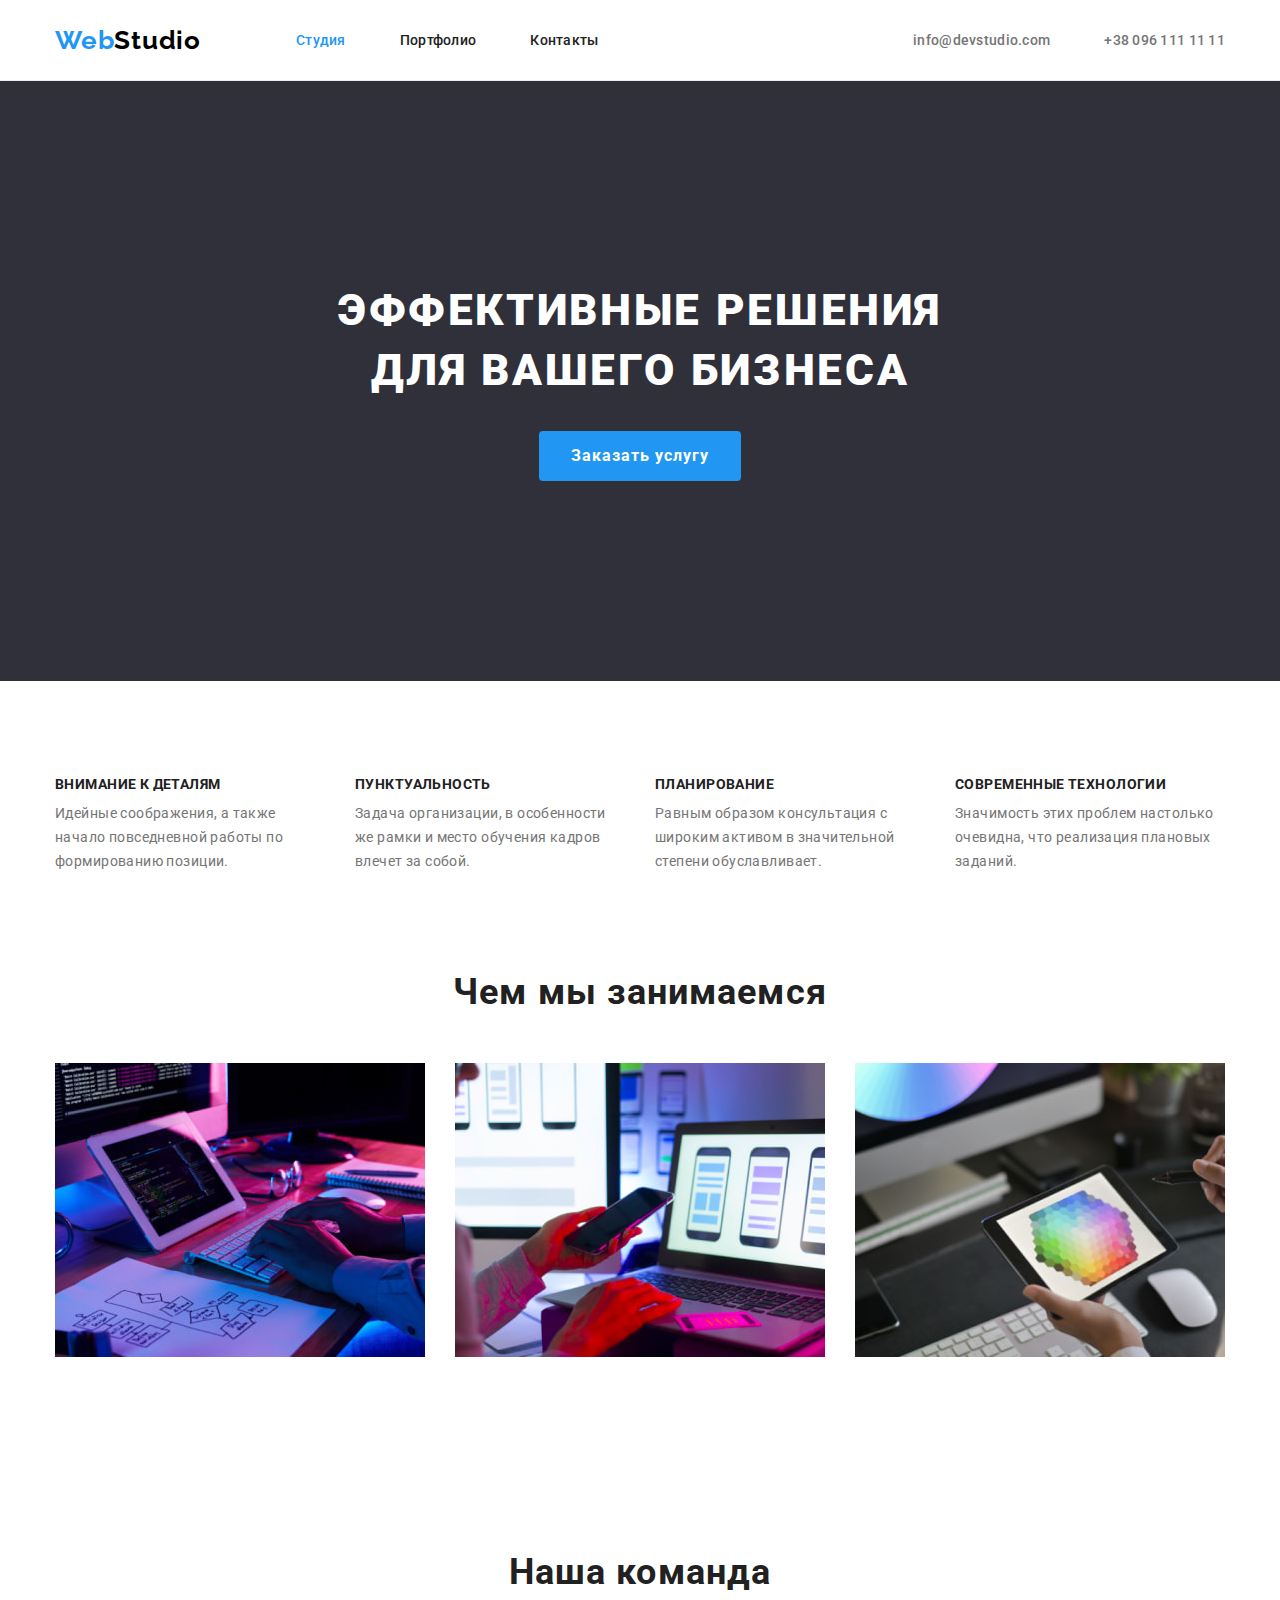
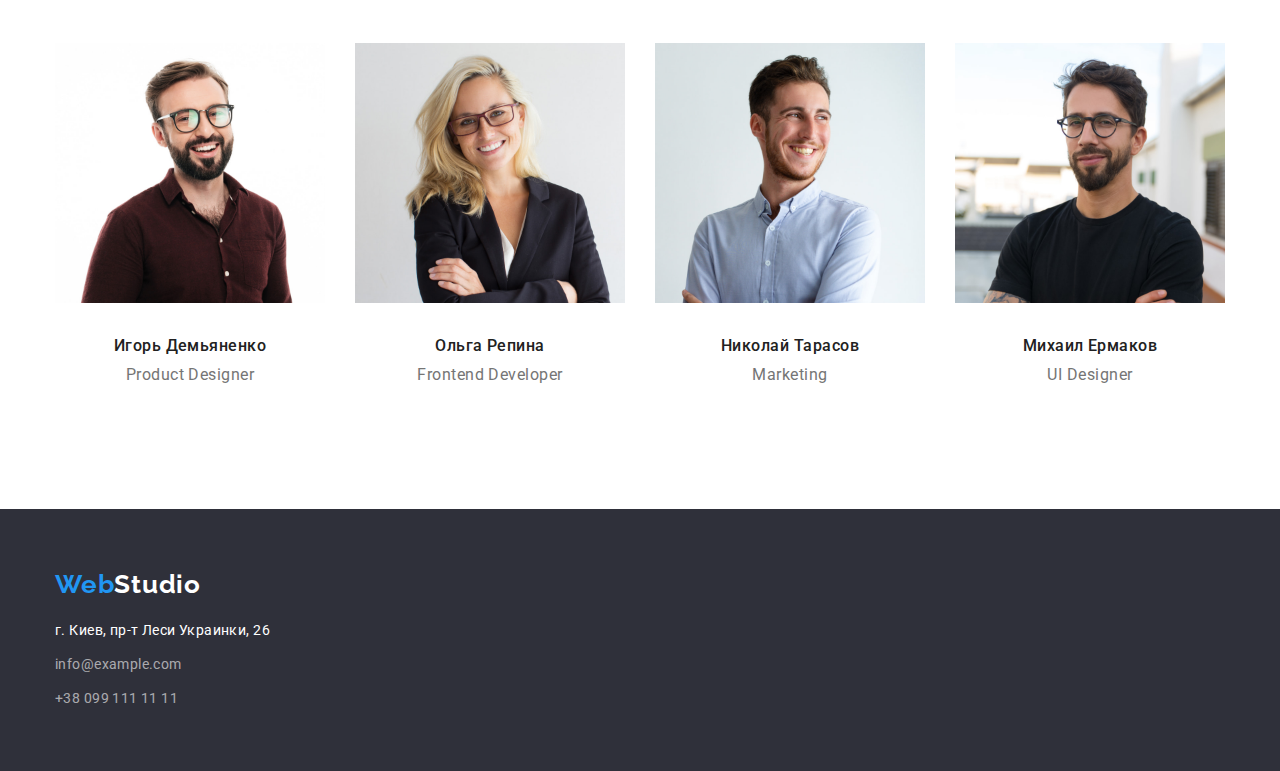
==== index.html @ d4a07beb "Initial commit - HW#3 copy" ====
<!DOCTYPE html>
<html lang="ru">

<head>
    <meta charset="UTF-8" />
    <meta name="viewport" content="width=device-width, initial-scale=1.0" />
    <title>WebStudio</title>
    <link rel="preconnect" href="https://fonts.googleapis.com">
    <link rel="preconnect" href="https://fonts.gstatic.com" crossorigin>
    <link rel="stylesheet"
        href="https://fonts.googleapis.com/css2?family=Raleway:wght@700&family=Roboto:wght@400;500;700;900&display=swap">

    <link rel="stylesheet" href="https://cdnjs.cloudflare.com/ajax/libs/modern-normalize/1.1.0/modern-normalize.min.css">
    <!--browser style sheet normalization-->

    <link rel="stylesheet" href="css/style.css"> 
</head>

<body>
    <header class="header">
        <div class="container">
            <nav class="header-nav">
                <a href="./" class="logo header-logo">
                    <!-- logo -->
                    <span class="logo-left">Web</span><span class="logo-right">Studio</span>
                </a>

                <ul class="header-nav-panel">
                    <li class="header-nav-panel-item">
                        <a href="./" class="link active-link">Студия</a>
                    </li>
                    <li class="header-nav-panel-item">
                        <a href="./portfolio.html" class="link">Портфолио</a>
                    </li>
                    <li class="header-nav-panel-item">
                        <a href="" class="link">Контакты</a>
                    </li>
                </ul>
            </nav>

            <ul class="header-contacts">
                <li class="header-contacts-item">
                    <a href="mailto:info@devstudio.com" class="link">info@devstudio.com</a>
                </li>
                <li class="header-contacts-item">
                    <a href="tel:+380961111111" class="link">+38 096 111 11 11</a>
                </li>
            </ul>
        </div>
    </header>

    <main>
        <section class="section section-hero">
            <!-- HERO-->
            <div class="container flex-col">
                <h1 class="section-hero-header">Эффективные решения <br> для вашего бизнеса</h1>
                <button class="btn section-hero-btn" type="button">Заказать услугу</button>
            </div>    
        </section>

        <section class="section">
            <!-- traits of the corp-->
            <div class="container  flex-col">
                <h2 class="section-header vis-hide">Особенности компании</h2>
                <ul class="section-traits-list container-list">
                    <li class="section-traits-list-item list-item-inline">
                        <h3 class="section-traits-list-item-header">Внимание к деталям</h3>
                        <p class="section-traits-list-item-desc">Идейные соображения, а также начало повседневной работы по формированию позиции.</p>
                    </li>

                    <li class="section-traits-list-item list-item-inline">
                        <h3 class="section-traits-list-item-header">Пунктуальность</h3>
                        <p class="section-traits-list-item-desc">Задача организации, в особенности же рамки и место обучения кадров влечет за собой.</p>
                    </li>

                    <li class="section-traits-list-item list-item-inline">
                        <h3 class="section-traits-list-item-header">Планирование</h3>
                        <p class="section-traits-list-item-desc">Равным образом консультация с широким активом в значительной степени обуславливает.</p>
                    </li>

                    <li class="section-traits-list-item list-item-inline">
                        <h3 class="section-traits-list-item-header">Современные технологии</h3>
                        <p class="section-traits-list-item-desc">Значимость этих проблем настолько очевидна, что реализация плановых заданий.</p>
                    </li>
                </ul>
            </div>
        </section>

        <section class="section section-bottom-pad">
            <div class="container flex-col">
                <h2 class="section-header">Чем мы занимаемся</h2>

                <ul class="section-wedo-list container-list">
                    <li class="section-wedo-list-item list-item-inline">
                        <img src="./images/what-we-do/img1.jpg" alt="what-we-do-placeholder1" width="370">
                    </li>

                    <li class="section-wedo-list-item list-item-inline">
                        <img src="./images/what-we-do/img2.jpg" alt="what-we-do-placeholder2" width="370">
                    </li>

                    <li class="section-wedo-list-item list-item-inline">
                        <img src="./images/what-we-do/img3.jpg" alt="what-we-do-placeholder3" width="370">
                    </li>
                </ul>
            </div>
        </section>

        <section class="section section-bottom-pad">
            <div class="container flex-col">
                <h2 class="section-header">Наша команда</h2>
            
                <ul class="team container-list">
                    <li class="team-member list-item-inline">
                        <img src="./images/team/demyanenko.jpg" alt="Фото Игоря Демьяненко" width="270">
                        <h3 class="team-member-name">Игорь Демьяненко</h3>
                        <p class="team-member-position">Product Designer</p>
                    </li>

                    <li class="team-member list-item-inline">
                        <img src="./images/team/repina.jpg" alt="Фото Ольги Репиной" width="270">
                        <h3 class="team-member-name">Ольга Репина</h3>
                        <p class="team-member-position">Frontend Developer</p>
                    </li>
            
                    <li class="team-member list-item-inline">
                        <img src="./images/team/tarasov.jpg" alt="Фото Николая Тарасова" width="270">
                        <h3 class="team-member-name">Николай Тарасов</h3>
                        <p class="team-member-position">Marketing</p>
                    </li>

                    <li class="team-member list-item-inline">
                        <img src="./images/team/ermakov.jpg" alt="Фото Михаила Ермакова" width="270">
                        <h3 class="team-member-name">Михаил Ермаков</h3>
                        <p class="team-member-position">UI Designer</p>
                    </li>
                </ul>
            </div>
        </section>
    </main>

    <footer class="footer">
        <div class="container">
            <div>
                <p class="logo footer-logo">
                    <span class="logo-left">Web</span><span class="logo-right">Studio</span>
                </p>
                
                <address>
                    <ul class="footer-contacts">
                        <li class="footer-contacts-item">
                            <p class="addr">г. Киев, пр-т Леси Украинки, 26</p>
                        </li>

                        <li class="footer-contacts-item">
                            <a class="link" href="mailto:info@example.com">info@example.com</a>
                        </li>

                        <li class="footer-contacts-item">
                            <a class="link" href="tel:+38-099-111-11-11">+38 099 111 11 11</a>
                        </li>
                    </ul>
                </address>
            </div>
        </div>
    </footer>

</body>
---- css/style.css ----
:root {
  /* Palette */
  --text-color-primary: #757575;
  --text-color-secondary: #212121;
  --text-color-other: #000000;
  --text-color-other-inv: #ffffff;
  --text-color-misc: rgba(255, 255, 255, 0.6);

  --bkg-color-primary: #ffffff;
  --bkg-color-secondary: #2f303a;
  --border: #ececec;
  --border-project: #eeeeee;

  --accent-color: #2196f3;
  --accent-hover: #188ce8;
  --accent-inactive: #f5f4fa;

  /* Variables */
  --projects-item-space: 30px;
}

body {
  background-color: var(--bkg-color-primary);
  color: var(--text-color-primary);

  font-family: "Roboto", sans-serif;
  font-style: normal;
}

h1,
h2,
h3,
h4,
h5,
h6 {
  margin: 0;
}

ul {
  list-style-type: none;
  padding: 0;
  margin: 0;
}

p {
  margin: 0;
}

.container {
  display: flex;
  margin-left: auto;
  margin-right: auto;
  width: 1200px;
  padding-left: 15px;
  padding-right: 15px;

  justify-content: space-between;
  align-items: center;
}

.container-list {
  display: flex;
  /* margin-left: auto;
  margin-right: auto; */
  max-width: 1200px;
  flex-wrap: wrap;

  justify-content: space-between;
  align-items: center;
}

.flex-col {
  flex-direction: column;
}

.vis-hide {
  position: absolute;
  clip: rect(0 0 0 0);
  width: 1px;
  height: 1px;
  margin: -1px;
}

/* HEADER */

.header {
  min-height: 80px;
  padding-top: 25px;
  padding-bottom: 25px;

  border-bottom: 1px solid var(--border);
}

.header-nav-panel {
  display: inline;
}

.logo {
  font-family: "Raleway", sans-serif;
  font-style: normal;
  font-weight: 700;
  font-size: 26px;
  line-height: 1.17;
  letter-spacing: 0.03em;

  text-decoration: none;
}

.header-logo {
  /* margin-top: 25px; */
  margin-right: 95px;
  /* margin-left: 215px; */
  /* margin-top: 30px;
  margin-bottom: auto; */
}

.logo-left {
  color: var(--accent-color);
}

.logo-right {
  color: var(--text-color-other);
}

.link {
  text-decoration: none;
}

.header-nav {
  display: flex;
  align-items: center;
}

.header-nav-panel .link,
.header-contacts .link {
  font-weight: 500;
  font-size: 14px;
  line-height: 1.17;
  letter-spacing: 0.02em;
}

.header-nav-panel-item,
.header-contacts-item {
  display: inline;
}

.header-nav-panel-item:not(:last-child),
.header-contacts-item:not(:last-child) {
  margin-right: 50px;
}

.header-nav-panel-item > .link {
  color: var(--text-color-secondary);
}

.header-nav-panel-item > .active-link {
  color: var(--accent-color);
}

.header-contacts-item > .link {
  color: var(--text-color-primary);
}

/* .header-nav-panel-item > .link:hover,
.header-nav-panel-item > .link:focus,
.header-contacts-item > .link:hover,
.header-contacts-item > .link:focus {
  color: var(--accent-color);
} */

/* section GENERIC */

.section {
  padding-top: 95px;
}

.section-bottom-pad {
  padding-bottom: 94px;
}

.section-header {
  /* font-weight: bold; */
  font-size: 36px;
  line-height: 1.17;
  letter-spacing: 0.03em;

  margin-bottom: 50px;
  text-align: center;

  color: var(--text-color-secondary);
}

.list-item-inline {
  display: inline;
}

/* section HERO */

.section-hero {
  background-color: var(--bkg-color-secondary);
  /* padding: 200px 450px; */
  padding-top: 200px;
  padding-bottom: 200px;
}

.section-hero-header {
  font-weight: 900;
  font-size: 44px;
  line-height: 1.36;
  letter-spacing: 0.06em;

  color: var(--text-color-other-inv);
  text-transform: uppercase;
  text-align: center;

  margin-bottom: 30px;
}

.btn {
  font-family: inherit;
  font-weight: bold;
  font-size: 16px;
  line-height: 1.875;

  letter-spacing: 0.06em;
  text-align: center;

  background-color: var(--accent-color);
  color: var(--text-color-other-inv);

  border-radius: 4px;
  border-style: none;
  border-color: var(--accent-color);

  cursor: pointer;
}

.section-hero-btn {
  align-items: center;
  padding: 10px 32px;
  min-width: 200px;
  min-height: 50px;
}

.btn:hover,
.btn:focus {
  background-color: var(--accent-hover);
  /* color: var(--text-color-secondary); */
}

/* section TRAITS */

.section-traits-list {
  justify-content: start;
}

.section-traits-list-item {
  width: 270px;
  min-height: 100px;
}

.section-traits-list-item:not(:last-child) {
  margin-right: 30px;
}

.section-traits-list-item-header {
  /* font-weight: 700; */
  font-size: 14px;
  line-height: 1.17;
  letter-spacing: 0.03em;
  text-transform: uppercase;

  color: var(--text-color-secondary);
  margin-bottom: 10px;
}

.section-traits-list-item-desc {
  /* font-weight: normal; */
  font-size: 14px;
  line-height: 1.71;
  letter-spacing: 0.03em;
}

/* section WE DO  */

.section-wedo-list-item:not(:last-child) {
  margin-right: 30px;
}

/* section TEAM  */

.team-member {
  padding-bottom: 30px;
}

.team-member:not(:last-child) {
  margin-right: 30px;
}

.team-member-name {
  font-weight: 500;
  font-size: 16px;
  line-height: 1.17;
  text-align: center;
  margin-top: 30px;
  letter-spacing: 0.03em;

  color: var(--text-color-secondary);
}

.team-member-position {
  /* font-weight: 400; */
  font-size: 16px;
  line-height: 1.17;
  text-align: center;
  letter-spacing: 0.03em;
  margin-top: 10px;
}

/* page PORTFOLIO */

.portfolio-filters {
  margin-bottom: 15px; /*not padding-bottom because we don't want empty space to be included in the button and be clickable*/
}

.portfolio-filters-item:not(:last-child) {
  margin-right: 8px;
}

.btn-portfolio-filter {
  font-weight: 500;
  font-size: 16px;
  line-height: 1.62;

  text-align: center;
  letter-spacing: 0.03em;

  background-color: var(--accent-inactive);
  color: var(--text-color-secondary);

  padding: 6px 22px;
}

.btn-portfolio-filter:focus,
.btn-portfolio-filter:hover {
  background-color: var(--accent-color);
  color: var(--text-color-other-inv);
}

.portfolio-projects {
  /* list-style: none; */
  justify-content: left;
  margin-top: 35px;
  margin-bottom: calc(-1 * var(--projects-item-space));
  margin-right: calc(-1 * var(--projects-item-space));
}

.portfolio-projects-item {
  flex-basis: calc(100% / 3 - var(--projects-item-space));
  margin-right: var(--projects-item-space);
  margin-bottom: var(--projects-item-space);
}

.portfolio-projects-item > .thumbnail {
  /* width: 370px; */
  max-width: 100%;
  height: auto;
  display: block;
}

.portfolio-projects-item > .prj-desc {
  padding-top: 20px;
  padding-bottom: 20px;
  padding: 20px 24px;
  border: 1px solid var(--border-project);
  border-top: none;
}

.prj-desc > .prj-name {
  /* font-weight: 700; */
  font-size: 18px;
  line-height: 2;

  letter-spacing: 0.06em;

  color: var(--text-color-secondary);
  margin-bottom: 5px;
}

.prj-desc > .prj-type {
  /* font-weight: normal; */
  font-size: 16px;
  line-height: 1.87;

  letter-spacing: 0.03em;
}

/* FOOTER */

.footer {
  min-height: 250px;
  background-color: var(--bkg-color-secondary);

  padding-top: 60px;
  padding-bottom: 60px;
  /* padding-left: 215px; */
}

.footer-logo {
  margin-top: 0;
  margin-bottom: 20px;
}

.footer-logo > .logo-right {
  color: var(--text-color-other-inv);
}

.footer-contacts {
  /* list-style: none; */
  padding: 0;
  margin: 0;
}

.footer-contacts-item {
  font-weight: 400;
  font-size: 14px;
  line-height: 1.71;
  font-style: normal;
  letter-spacing: 0.03em;

  color: var(--text-color-misc);
}

.footer-contacts-item:not(:last-child) {
  margin-bottom: 10px;
}

.footer-contacts-item > .addr {
  color: var(--text-color-other-inv);
}

.footer-contacts-item > .link {
  color: var(--text-color-misc);
}

/* Final additions */

.link:hover,
.link:focus {
  color: var(--accent-color);
}
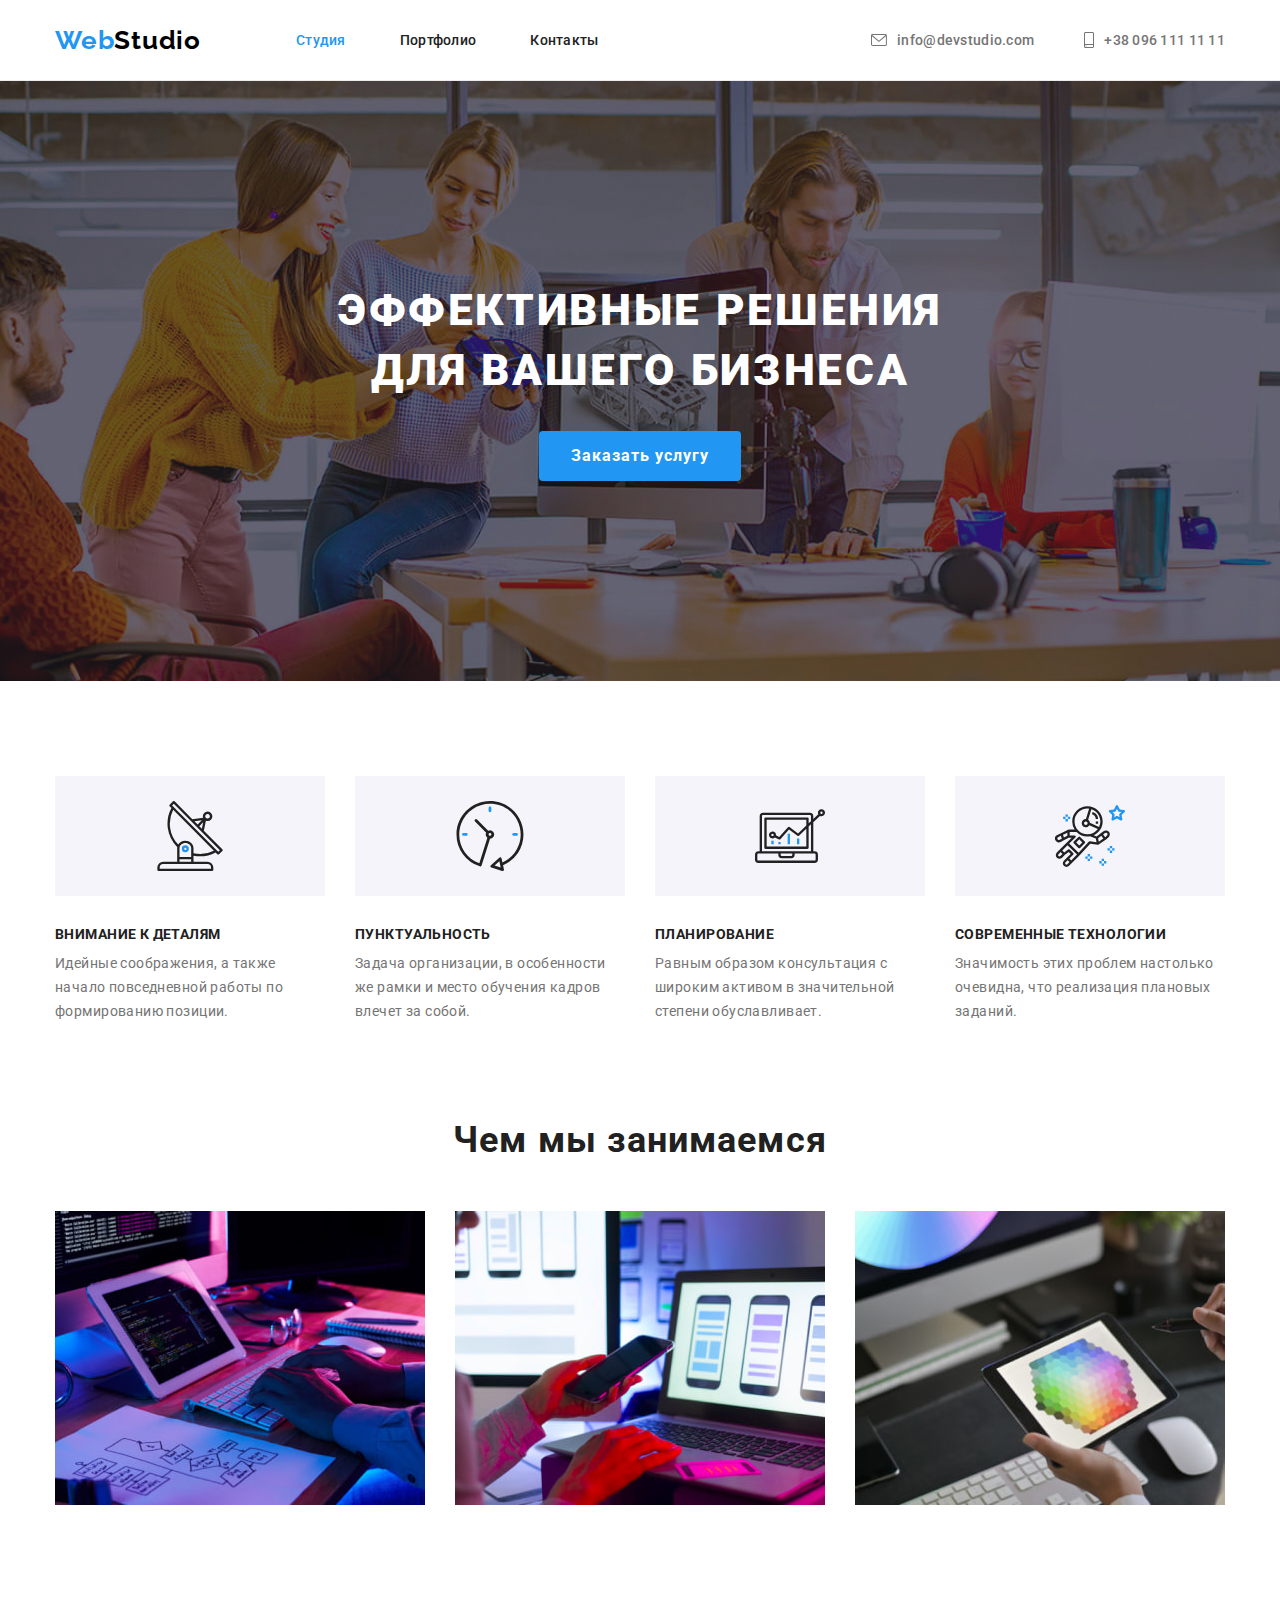
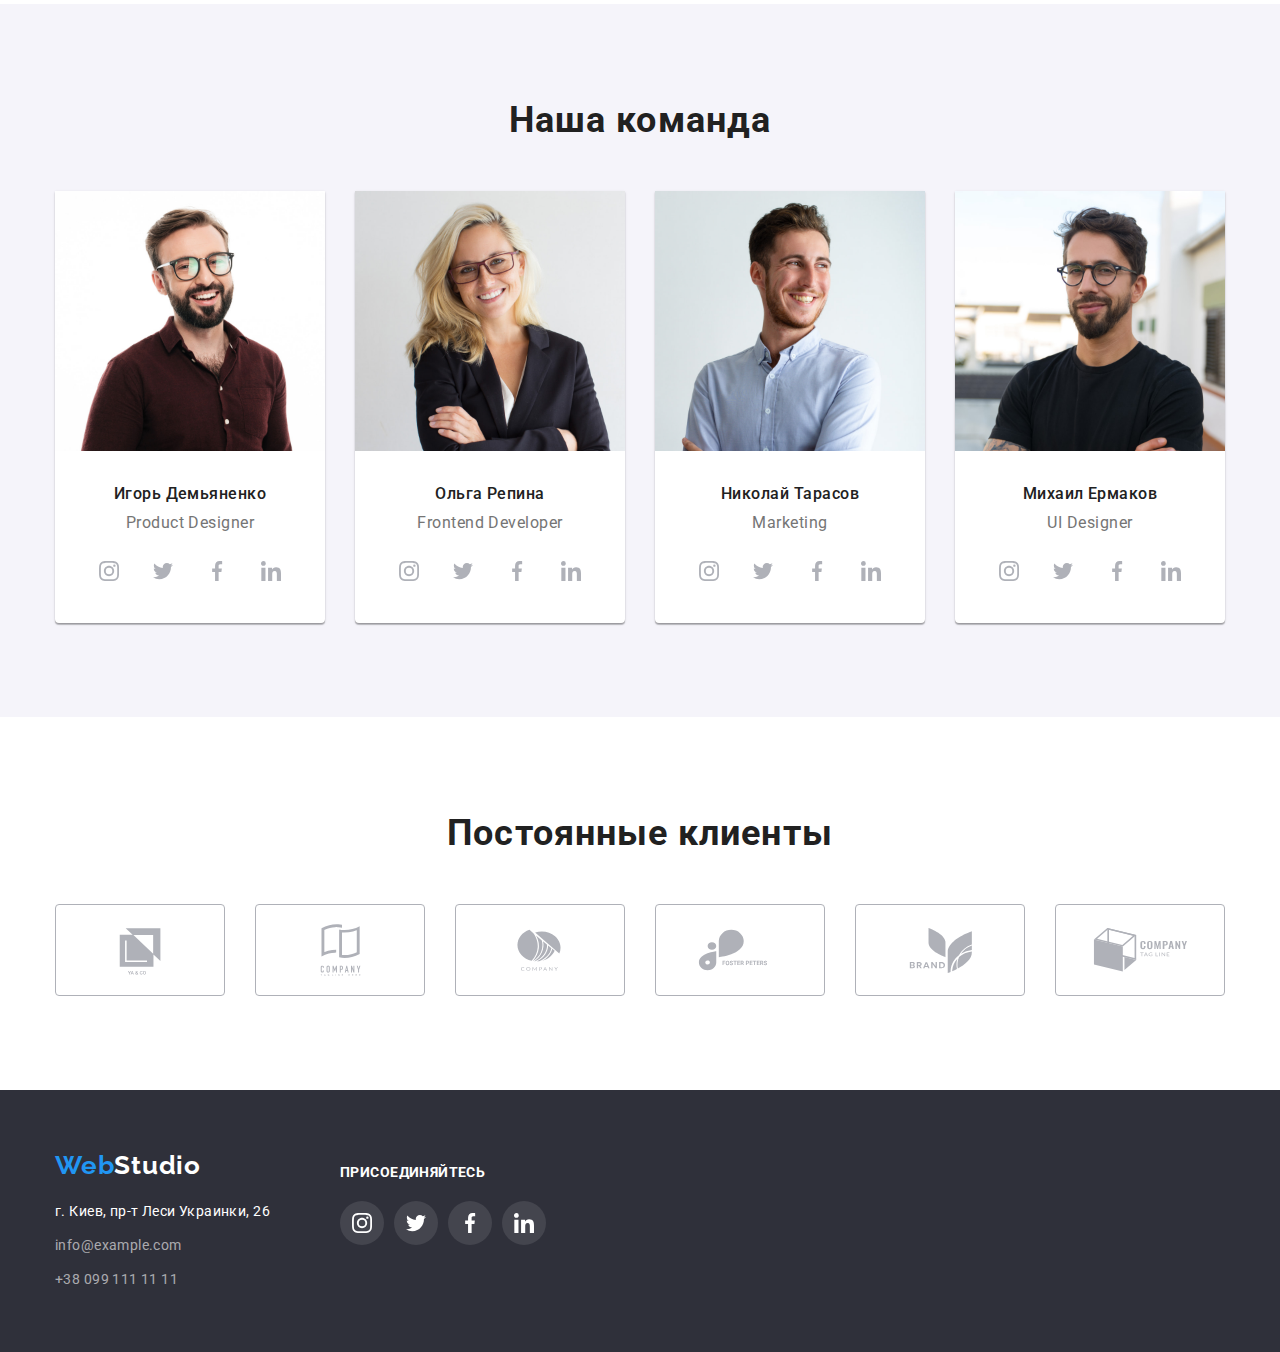
==== commit 23a06bd1: "index decoration" ====
--- a/index.html
+++ b/index.html
@@ -40,10 +40,20 @@
 
             <ul class="header-contacts">
                 <li class="header-contacts-item">
-                    <a href="mailto:info@devstudio.com" class="link">info@devstudio.com</a>
+                    <a href="mailto:info@devstudio.com" class="contact-link link">
+                        <svg class="header-contacts-item-icon" width="16" height="12">
+                            <use href="./images/icons/icons-sprite.svg#contact-mail"></use>
+                        </svg>
+                        info@devstudio.com
+                    </a>
                 </li>
                 <li class="header-contacts-item">
-                    <a href="tel:+380961111111" class="link">+38 096 111 11 11</a>
+                    <a href="tel:+380961111111" class="contact-link link">
+                        <svg class="header-contacts-item-icon" width="10" height="16">
+                            <use href="./images/icons/icons-sprite.svg#contact-phone"></use>
+                        </svg>
+                        +38 096 111 11 11
+                    </a>
                 </li>
             </ul>
         </div>
@@ -63,22 +73,42 @@
             <div class="container  flex-col">
                 <h2 class="section-header vis-hide">Особенности компании</h2>
                 <ul class="section-traits-list container-list">
-                    <li class="section-traits-list-item list-item-inline">
+                    <li class="section-traits-list-item">
+                        <div class="trait-icon-container">
+                            <svg class="trait-icon" width="70" height="70">
+                                <use href="./images/icons/icons-sprite.svg#feature-antenna"></use>
+                            </svg>
+                        </div>
                         <h3 class="section-traits-list-item-header">Внимание к деталям</h3>
                         <p class="section-traits-list-item-desc">Идейные соображения, а также начало повседневной работы по формированию позиции.</p>
                     </li>
 
-                    <li class="section-traits-list-item list-item-inline">
+                    <li class="section-traits-list-item">
+                        <div class="trait-icon-container">
+                            <svg class="trait-icon" width="70" height="70">
+                                <use href="./images/icons/icons-sprite.svg#feature-clock"></use>
+                            </svg>
+                        </div>
                         <h3 class="section-traits-list-item-header">Пунктуальность</h3>
                         <p class="section-traits-list-item-desc">Задача организации, в особенности же рамки и место обучения кадров влечет за собой.</p>
                     </li>
 
-                    <li class="section-traits-list-item list-item-inline">
+                    <li class="section-traits-list-item">
+                        <div class="trait-icon-container">
+                            <svg class="trait-icon" width="70" height="70">
+                                <use href="./images/icons/icons-sprite.svg#feature-diagram"></use>
+                            </svg>
+                        </div>
                         <h3 class="section-traits-list-item-header">Планирование</h3>
                         <p class="section-traits-list-item-desc">Равным образом консультация с широким активом в значительной степени обуславливает.</p>
                     </li>
 
-                    <li class="section-traits-list-item list-item-inline">
+                    <li class="section-traits-list-item">
+                        <div class="trait-icon-container">
+                            <svg class="trait-icon" width="70" height="70">
+                                <use href="./images/icons/icons-sprite.svg#feature-astronaut"></use>
+                            </svg>
+                        </div>
                         <h3 class="section-traits-list-item-header">Современные технологии</h3>
                         <p class="section-traits-list-item-desc">Значимость этих проблем настолько очевидна, что реализация плановых заданий.</p>
                     </li>
@@ -106,33 +136,229 @@
             </div>
         </section>
 
-        <section class="section section-bottom-pad">
+        <section class="section section-bottom-pad              section-bkg-gray">
             <div class="container flex-col">
                 <h2 class="section-header">Наша команда</h2>
             
                 <ul class="team container-list">
                     <li class="team-member list-item-inline">
                         <img src="./images/team/demyanenko.jpg" alt="Фото Игоря Демьяненко" width="270">
-                        <h3 class="team-member-name">Игорь Демьяненко</h3>
-                        <p class="team-member-position">Product Designer</p>
+                        <div class="team-member-info">
+                            <h3 class="team-member-name">Игорь Демьяненко</h3>
+                            <p class="team-member-position">Product Designer</p>
+                            <ul class="social-list">
+                                <li class="social-list-item">
+                                    <a class="social-list-item-link" href="">
+                                        <svg class="social-icon" width="20" height="20">
+                                            <use href="./images/icons/icons-sprite.svg#social-instagram"></use>
+                                        </svg>
+                                    </a>
+                                </li>
+                            
+                                <li class="social-list-item">
+                                    <a class="social-list-item-link" href="">
+                                        <svg class="social-icon" width="20" height="20">
+                                            <use href="./images/icons/icons-sprite.svg#social-twitter"></use>
+                                        </svg>
+                                    </a>
+                                </li>
+                            
+                                <li class="social-list-item">
+                                    <a class="social-list-item-link" href="">
+                                        <svg class="social-icon" width="20" height="20">
+                                            <use href="./images/icons/icons-sprite.svg#social-facebook"></use>
+                                        </svg>
+                                    </a>
+                                </li>
+                            
+                                <li class="social-list-item">
+                                    <a class="social-list-item-link" href="">
+                                        <svg class="social-icon" width="20" height="20">
+                                            <use href="./images/icons/icons-sprite.svg#social-linkedin"></use>
+                                        </svg>
+                                    </a>
+                                </li>
+                            </ul>
+                        </div>
                     </li>
 
                     <li class="team-member list-item-inline">
                         <img src="./images/team/repina.jpg" alt="Фото Ольги Репиной" width="270">
-                        <h3 class="team-member-name">Ольга Репина</h3>
-                        <p class="team-member-position">Frontend Developer</p>
+                        <div class="team-member-info">
+                            <h3 class="team-member-name">Ольга Репина</h3>
+                            <p class="team-member-position">Frontend Developer</p>
+                            <ul class="social-list">
+                                <li class="social-list-item">
+                                    <a class="social-list-item-link" href="">
+                                        <svg class="social-icon" width="20" height="20">
+                                            <use href="./images/icons/icons-sprite.svg#social-instagram"></use>
+                                        </svg>
+                                    </a>
+                                </li>
+                            
+                                <li class="social-list-item">
+                                    <a class="social-list-item-link" href="">
+                                        <svg class="social-icon" width="20" height="20">
+                                            <use href="./images/icons/icons-sprite.svg#social-twitter"></use>
+                                        </svg>
+                                    </a>
+                                </li>
+                            
+                                <li class="social-list-item">
+                                    <a class="social-list-item-link" href="">
+                                        <svg class="social-icon" width="20" height="20">
+                                            <use href="./images/icons/icons-sprite.svg#social-facebook"></use>
+                                        </svg>
+                                    </a>
+                                </li>
+                            
+                                <li class="social-list-item">
+                                    <a class="social-list-item-link" href="">
+                                        <svg class="social-icon" width="20" height="20">
+                                            <use href="./images/icons/icons-sprite.svg#social-linkedin"></use>
+                                        </svg>
+                                    </a>
+                                </li>
+                            </ul>
+                        </div>
                     </li>
             
                     <li class="team-member list-item-inline">
                         <img src="./images/team/tarasov.jpg" alt="Фото Николая Тарасова" width="270">
-                        <h3 class="team-member-name">Николай Тарасов</h3>
-                        <p class="team-member-position">Marketing</p>
+                        <div class="team-member-info">
+                            <h3 class="team-member-name">Николай Тарасов</h3>
+                            <p class="team-member-position">Marketing</p>
+                            <ul class="social-list">
+                                <li class="social-list-item">
+                                    <a class="social-list-item-link" href="">
+                                        <svg class="social-icon" width="20" height="20">
+                                            <use href="./images/icons/icons-sprite.svg#social-instagram"></use>
+                                        </svg>
+                                    </a>
+                                </li>
+                            
+                                <li class="social-list-item">
+                                    <a class="social-list-item-link" href="">
+                                        <svg class="social-icon" width="20" height="20">
+                                            <use href="./images/icons/icons-sprite.svg#social-twitter"></use>
+                                        </svg>
+                                    </a>
+                                </li>
+                            
+                                <li class="social-list-item">
+                                    <a class="social-list-item-link" href="">
+                                        <svg class="social-icon" width="20" height="20">
+                                            <use href="./images/icons/icons-sprite.svg#social-facebook"></use>
+                                        </svg>
+                                    </a>
+                                </li>
+                            
+                                <li class="social-list-item">
+                                    <a class="social-list-item-link" href="">
+                                        <svg class="social-icon" width="20" height="20">
+                                            <use href="./images/icons/icons-sprite.svg#social-linkedin"></use>
+                                        </svg>
+                                    </a>
+                                </li>
+                            </ul>
+                        </div>
                     </li>
 
                     <li class="team-member list-item-inline">
                         <img src="./images/team/ermakov.jpg" alt="Фото Михаила Ермакова" width="270">
-                        <h3 class="team-member-name">Михаил Ермаков</h3>
-                        <p class="team-member-position">UI Designer</p>
+                        <div class="team-member-info">
+                            <h3 class="team-member-name">Михаил Ермаков</h3>
+                            <p class="team-member-position">UI Designer</p>
+                            <ul class="social-list">
+                                <li class="social-list-item">
+                                    <a class="social-list-item-link" href="">
+                                        <svg class="social-icon" width="20" height="20">
+                                            <use href="./images/icons/icons-sprite.svg#social-instagram"></use>
+                                        </svg>
+                                    </a>
+                                </li>
+                            
+                                <li class="social-list-item">
+                                    <a class="social-list-item-link" href="">
+                                        <svg class="social-icon" width="20" height="20">
+                                            <use href="./images/icons/icons-sprite.svg#social-twitter"></use>
+                                        </svg>
+                                    </a>
+                                </li>
+                            
+                                <li class="social-list-item">
+                                    <a class="social-list-item-link" href="">
+                                        <svg class="social-icon" width="20" height="20">
+                                            <use href="./images/icons/icons-sprite.svg#social-facebook"></use>
+                                        </svg>
+                                    </a>
+                                </li>
+                            
+                                <li class="social-list-item">
+                                    <a class="social-list-item-link" href="">
+                                        <svg class="social-icon" width="20" height="20">
+                                            <use href="./images/icons/icons-sprite.svg#social-linkedin"></use>
+                                        </svg>
+                                    </a>
+                                </li>
+                            </ul>
+                        </div>
+                    </li>
+                </ul>
+            </div>
+        </section>
+
+        <section class="section section-bottom-pad">
+            <div class="container flex-col">
+                <h2 class="section-header">Постоянные клиенты</h2>
+
+                <ul class="clients-list">
+                    <li class="clients-list-item">
+                        <a href="" class="client-link">
+                            <svg class="client-logo" width="106" height="60">
+                                <use href="./images/icons/icons-sprite.svg#client-1"></use>
+                            </svg>
+                        </a>
+                    </li>
+
+                    <li class="clients-list-item">
+                        <a href="" class="client-link">
+                            <svg class="client-logo" width="106" height="60">
+                                <use href="./images/icons/icons-sprite.svg#client-2"></use>
+                            </svg>
+                        </a>
+                    </li>
+
+                    <li class="clients-list-item">
+                        <a href="" class="client-link">
+                            <svg class="client-logo" width="106" height="60">
+                                <use href="./images/icons/icons-sprite.svg#client-3"></use>
+                            </svg>
+                        </a>
+                    </li>
+
+                    <li class="clients-list-item">
+                        <a href="" class="client-link">
+                            <svg class="client-logo" width="106" height="60">
+                                <use href="./images/icons/icons-sprite.svg#client-4"></use>
+                            </svg>
+                        </a>
+                    </li>
+
+                    <li class="clients-list-item">
+                        <a href="" class="client-link">
+                            <svg class="client-logo" width="106" height="60">
+                                <use href="./images/icons/icons-sprite.svg#client-5"></use>
+                            </svg>
+                        </a>
+                    </li>
+
+                    <li class="clients-list-item">
+                        <a href="" class="client-link">
+                            <svg class="client-logo" width="106" height="60">
+                                <use href="./images/icons/icons-sprite.svg#client-6"></use>
+                            </svg>
+                        </a>
                     </li>
                 </ul>
             </div>
@@ -140,28 +366,65 @@
     </main>
 
     <footer class="footer">
-        <div class="container">
-            <div>
+        <div class="container footer-container">
+            <div class="footer-corp">
                 <p class="logo footer-logo">
                     <span class="logo-left">Web</span><span class="logo-right">Studio</span>
                 </p>
-                
+    
                 <address>
                     <ul class="footer-contacts">
                         <li class="footer-contacts-item">
                             <p class="addr">г. Киев, пр-т Леси Украинки, 26</p>
                         </li>
-
+    
                         <li class="footer-contacts-item">
                             <a class="link" href="mailto:info@example.com">info@example.com</a>
                         </li>
-
+    
                         <li class="footer-contacts-item">
                             <a class="link" href="tel:+38-099-111-11-11">+38 099 111 11 11</a>
                         </li>
                     </ul>
                 </address>
             </div>
+    
+            <div class="footer-social">
+                <p class="footer-social-label">Присоединяйтесь</p>
+                <ul class="social-list footer-social-list">
+                    <li class="social-list-item">
+                        <a class="social-list-item-link" href="">
+                            <svg class="footer-social-icon" width="20" height="20">
+                                <use href="./images/icons/icons-sprite.svg#footer-social-instagram"></use>
+                            </svg>
+                        </a>
+                    </li>
+    
+                    <li class="social-list-item">
+                        <a class="social-list-item-link" href="">
+                            <svg class="footer-social-icon" width="20" height="20">
+                                <use href="./images/icons/icons-sprite.svg#footer-social-twitter"></use>
+                            </svg>
+                        </a>
+                    </li>
+    
+                    <li class="social-list-item">
+                        <a class="social-list-item-link" href="">
+                            <svg class="footer-social-icon" width="20" height="20">
+                                <use href="./images/icons/icons-sprite.svg#footer-social-facebook"></use>
+                            </svg>
+                        </a>
+                    </li>
+    
+                    <li class="social-list-item">
+                        <a class="social-list-item-link" href="">
+                            <svg class="footer-social-icon" width="20" height="20">
+                                <use href="./images/icons/icons-sprite.svg#footer-social-linkedin"></use>
+                            </svg>
+                        </a>
+                    </li>
+                </ul>
+            </div>
         </div>
     </footer>
 
--- a/css/style.css
+++ b/css/style.css
@@ -8,12 +8,17 @@
 
   --bkg-color-primary: #ffffff;
   --bkg-color-secondary: #2f303a;
+  --bkg-color-section: #f5f4fa; /* also inactive accent */
+  --bkg-color-hero: #c4c4c4;
+  --bkg-color-hero-overlay: rgba(47, 48, 58, 0.4);
+  --bkg-color-social: rgba(255, 255, 255, 0.1);
   --border: #ececec;
   --border-project: #eeeeee;
 
+  --fill-icon-inactive: #afb1b8;
+
   --accent-color: #2196f3;
   --accent-hover: #188ce8;
-  --accent-inactive: #f5f4fa;
 
   /* Variables */
   --projects-item-space: 30px;
@@ -131,6 +136,11 @@
   align-items: center;
 }
 
+.header-contacts {
+  display: flex;
+  align-items: center;
+}
+
 .header-nav-panel .link,
 .header-contacts .link {
   font-weight: 500;
@@ -149,6 +159,11 @@
   margin-right: 50px;
 }
 
+.header-contacts-item-icon {
+  fill: var(--text-color-primary);
+  margin-right: 10px;
+}
+
 .header-nav-panel-item > .link {
   color: var(--text-color-secondary);
 }
@@ -159,14 +174,14 @@
 
 .header-contacts-item > .link {
   color: var(--text-color-primary);
-}
-
-/* .header-nav-panel-item > .link:hover,
-.header-nav-panel-item > .link:focus,
-.header-contacts-item > .link:hover,
-.header-contacts-item > .link:focus {
-  color: var(--accent-color);
-} */
+  display: flex;
+  align-items: center;
+}
+
+.contact-link:hover .header-contacts-item-icon,
+.contact-link:focus .header-contacts-item-icon {
+  fill: var(--accent-color);
+}
 
 /* section GENERIC */
 
@@ -176,6 +191,10 @@
 
 .section-bottom-pad {
   padding-bottom: 94px;
+}
+
+.section-bkg-gray {
+  background-color: var(--bkg-color-section);
 }
 
 .section-header {
@@ -194,11 +213,25 @@
   display: inline;
 }
 
+/* hover for all links */
+
+.link:hover,
+.link:focus {
+  color: var(--accent-color);
+}
+
 /* section HERO */
 
 .section-hero {
-  background-color: var(--bkg-color-secondary);
-  /* padding: 200px 450px; */
+  background-color: var(--bkg-color-hero);
+  background-image: linear-gradient(
+      to right,
+      var(--bkg-color-hero-overlay) 100%,
+      var(--bkg-color-hero-overlay)
+    ),
+    url("../images/decoration/hero-bg.jpg");
+  background-repeat: no-repeat;
+  background-position: center;
   padding-top: 200px;
   padding-bottom: 200px;
 }
@@ -256,11 +289,18 @@
 
 .section-traits-list-item {
   width: 270px;
-  min-height: 100px;
 }
 
 .section-traits-list-item:not(:last-child) {
   margin-right: 30px;
+}
+
+.trait-icon-container {
+  background-color: var(--bkg-color-section);
+  width: 270px;
+  height: 120px;
+  padding: 25px 100px;
+  margin-bottom: 30px;
 }
 
 .section-traits-list-item-header {
@@ -290,11 +330,22 @@
 /* section TEAM  */
 
 .team-member {
-  padding-bottom: 30px;
+  background-color: var(--text-color-other-inv);
+  border-radius: 0px 0px 4px 4px;
+
+  box-shadow: 0px 1px 3px rgba(0, 0, 0, 0.12), 0px 1px 1px rgba(0, 0, 0, 0.14),
+    0px 2px 1px rgba(0, 0, 0, 0.2);
 }
 
 .team-member:not(:last-child) {
   margin-right: 30px;
+}
+
+.team-member-info {
+  padding-top: 30px;
+  padding-bottom: 30px;
+  padding-left: 32px;
+  padding-right: 32px;
 }
 
 .team-member-name {
@@ -302,7 +353,7 @@
   font-size: 16px;
   line-height: 1.17;
   text-align: center;
-  margin-top: 30px;
+  /* margin-top: 30px; */
   letter-spacing: 0.03em;
 
   color: var(--text-color-secondary);
@@ -317,6 +368,57 @@
   margin-top: 10px;
 }
 
+.team-member-info > .social-list {
+  margin-top: 16px;
+}
+
+.team-member .social-icon {
+  fill: var(--fill-icon-inactive);
+}
+
+.team-member-info .social-list-item-link {
+  background-color: var(--bkg-color-primary);
+}
+
+/* section CLIENTS */
+
+.clients-list {
+  display: flex;
+  justify-content: left;
+  margin-right: calc(-1 * var(--projects-item-space));
+}
+
+.clients-list-item {
+  flex-basis: calc(100% / 6 - var(--projects-item-space));
+  margin-right: var(--projects-item-space);
+}
+
+.client-link {
+  display: block;
+  width: 170px;
+  height: 92px;
+  padding: 16px 32px;
+
+  border-width: 1px;
+  border-style: solid;
+  border-color: var(--fill-icon-inactive);
+  border-radius: 4px;
+}
+
+.client-logo {
+  fill: var(--fill-icon-inactive);
+}
+
+.client-link:hover,
+.client-link:focus {
+  border-color: var(--accent-color);
+}
+
+.client-link:hover > .client-logo,
+.client-link:focus > .client-logo {
+  fill: var(--accent-color);
+}
+
 /* page PORTFOLIO */
 
 .portfolio-filters {
@@ -335,7 +437,7 @@
   text-align: center;
   letter-spacing: 0.03em;
 
-  background-color: var(--accent-inactive);
+  background-color: var(--bkg-color-section);
   color: var(--text-color-secondary);
 
   padding: 6px 22px;
@@ -345,10 +447,13 @@
 .btn-portfolio-filter:hover {
   background-color: var(--accent-color);
   color: var(--text-color-other-inv);
+  box-shadow: 0px 3px 1px rgba(0, 0, 0, 0.1), 0px 1px 2px rgba(0, 0, 0, 0.08),
+    0px 2px 2px rgba(0, 0, 0, 0.12);
+
+  filter: drop-shadow(0px 4px 4px rgba(0, 0, 0, 0.25));
 }
 
 .portfolio-projects {
-  /* list-style: none; */
   justify-content: left;
   margin-top: 35px;
   margin-bottom: calc(-1 * var(--projects-item-space));
@@ -359,6 +464,11 @@
   flex-basis: calc(100% / 3 - var(--projects-item-space));
   margin-right: var(--projects-item-space);
   margin-bottom: var(--projects-item-space);
+}
+
+.portfolio-projects-item:hover {
+  box-shadow: 0px 1px 1px rgba(0, 0, 0, 0.12), 0px 4px 4px rgba(0, 0, 0, 0.06),
+    1px 4px 6px rgba(0, 0, 0, 0.16);
 }
 
 .portfolio-projects-item > .thumbnail {
@@ -406,6 +516,11 @@
   /* padding-left: 215px; */
 }
 
+.footer-container {
+  justify-content: left;
+  align-items: flex-start;
+}
+
 .footer-logo {
   margin-top: 0;
   margin-bottom: 20px;
@@ -443,9 +558,58 @@
   color: var(--text-color-misc);
 }
 
-/* Final additions */
-
-.link:hover,
-.link:focus {
-  color: var(--accent-color);
-}
+.footer-corp {
+  margin-right: 70px;
+}
+
+.footer-social {
+  padding-top: 15px;
+}
+
+.footer-social-label {
+  font-weight: 700;
+  font-size: 14px;
+  line-height: 1.14;
+  letter-spacing: 0.03em;
+
+  text-transform: uppercase;
+  color: var(--text-color-other-inv);
+  margin-bottom: 20px;
+}
+
+.footer-social-icon {
+  fill: var(--bkg-color-primary);
+  vertical-align: middle;
+}
+
+.footer-social-list .social-list-item-link {
+  background-color: var(--bkg-color-social);
+}
+
+/* generic social link list */
+
+.social-list {
+  display: flex;
+}
+
+.social-list-item:not(:last-child) {
+  margin-right: 10px;
+}
+
+.social-list-item-link {
+  display: block;
+  width: 44px;
+  height: 44px;
+  padding: 12px;
+  border-radius: 50%;
+}
+
+.social-list-item-link:hover,
+.social-list-item-link:focus {
+  background-color: var(--accent-color);
+} /* note that this list has no color by default! */
+
+.social-list-item-link:hover .social-icon,
+.social-list-item-link:focus .social-icon {
+  fill: var(--text-color-other-inv);
+}
